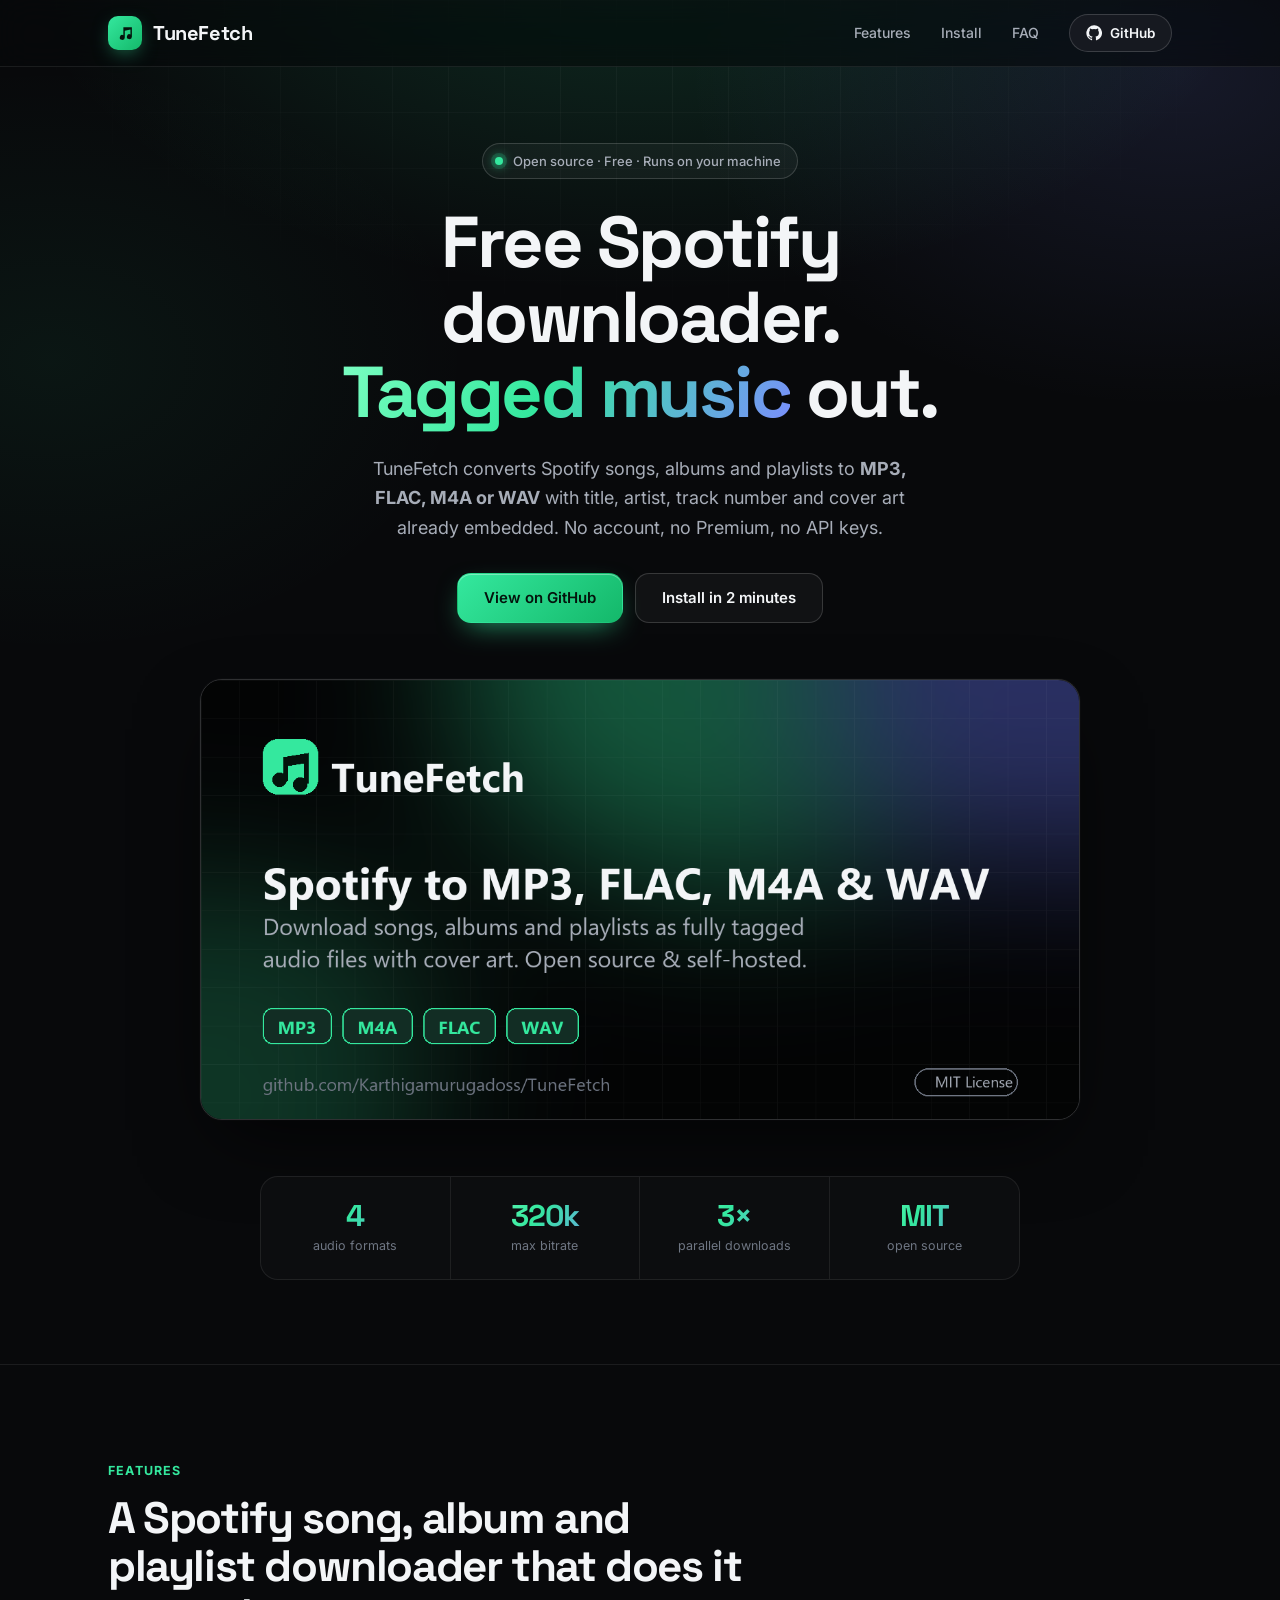
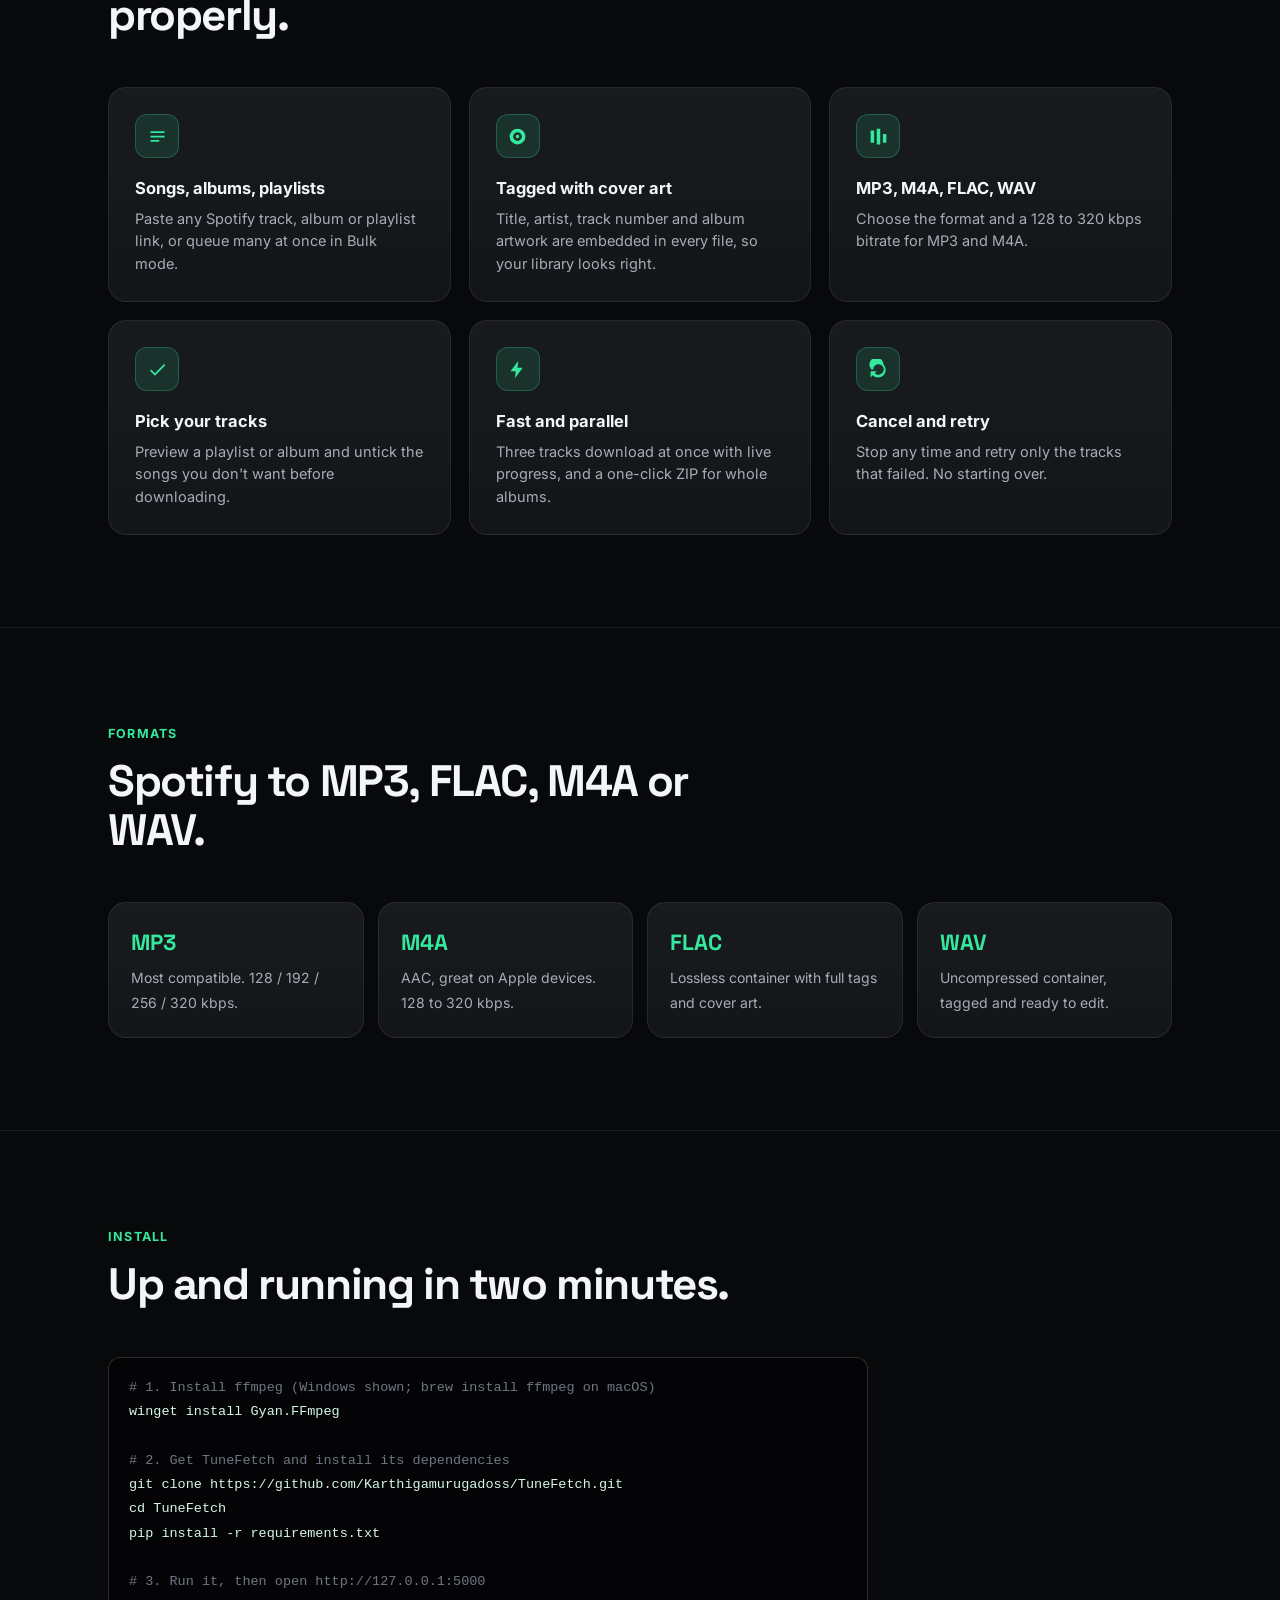
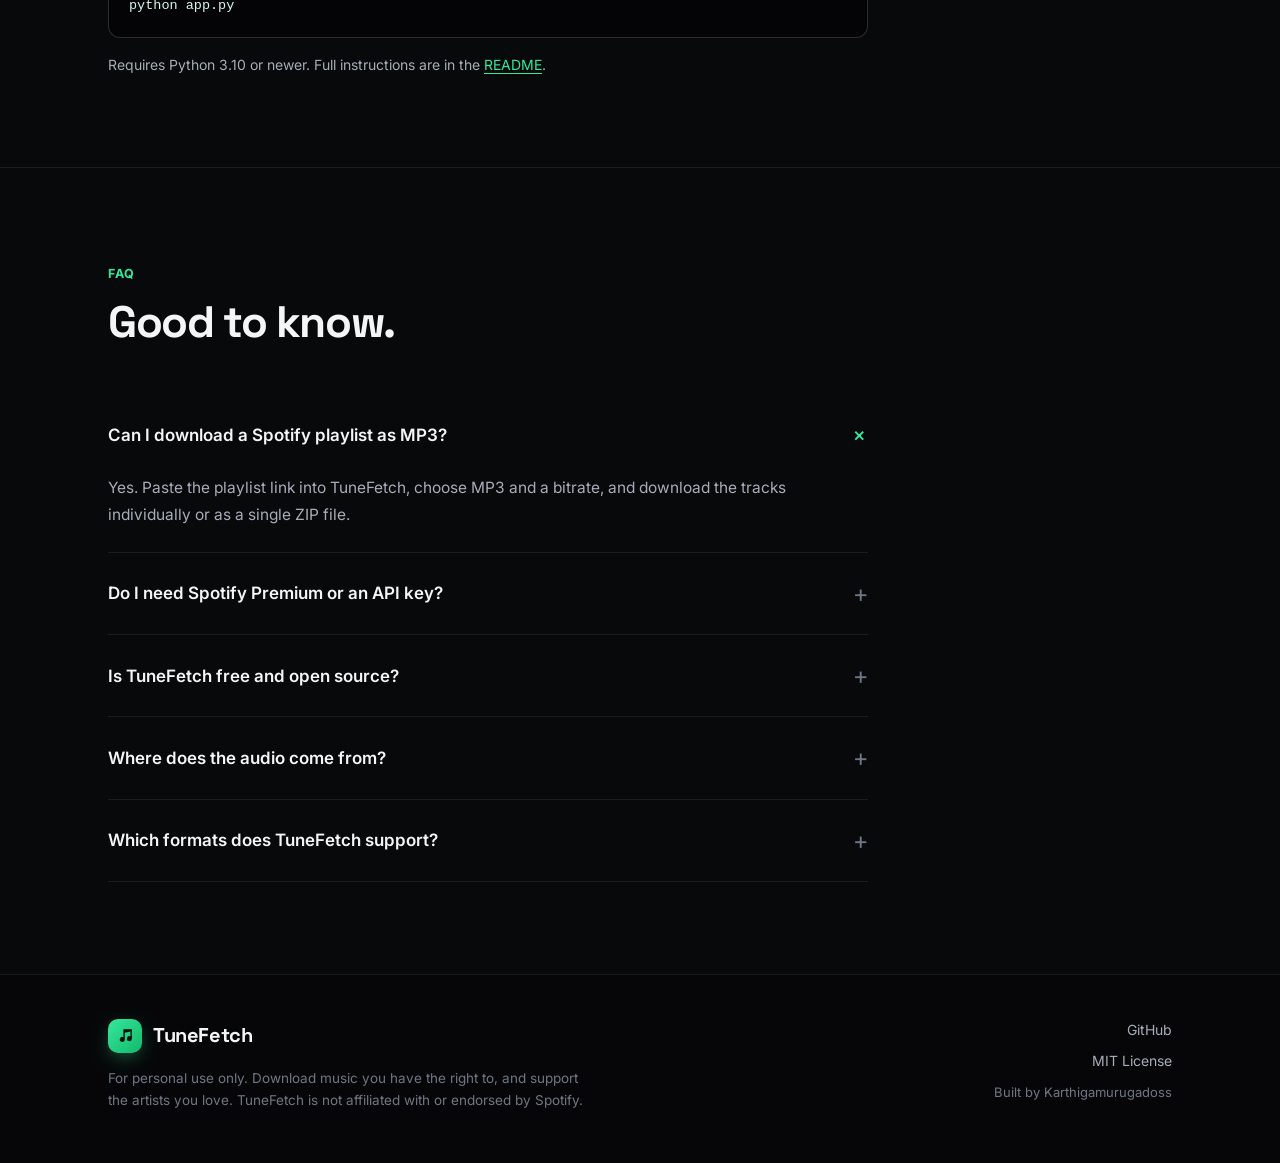
==== docs/index.html @ 34541049 "SEO: rewrite README, add GitHub Pages site, community files and social banner - Keyword-rich README " ====
<!DOCTYPE html>
<html lang="en">
<head>
    <meta charset="UTF-8">
    <meta name="viewport" content="width=device-width, initial-scale=1.0">
    <title>TuneFetch – Free Spotify Downloader: Spotify to MP3, FLAC, M4A &amp; WAV</title>
    <meta name="description" content="TuneFetch is a free, open-source Spotify downloader. Convert Spotify songs, albums and playlists to MP3, FLAC, M4A or WAV with title, artist and cover art tagged. Self-hosted, no account or API key needed.">
    <meta name="keywords" content="spotify downloader, spotify to mp3, spotify playlist downloader, spotify to flac, spotify album downloader, open source, self-hosted, flask, ffmpeg">
    <meta name="author" content="Karthigamurugadoss">
    <meta name="robots" content="index, follow, max-image-preview:large">
    <meta name="theme-color" content="#08090b">
    <meta name="color-scheme" content="dark">
    <link rel="canonical" href="https://karthigamurugadoss.github.io/TuneFetch/">

    <meta property="og:type" content="website">
    <meta property="og:site_name" content="TuneFetch">
    <meta property="og:title" content="TuneFetch – Free Spotify Downloader (Spotify to MP3, FLAC, M4A, WAV)">
    <meta property="og:description" content="Download Spotify songs, albums and playlists as tagged audio files with cover art. Free, open source and self-hosted.">
    <meta property="og:url" content="https://karthigamurugadoss.github.io/TuneFetch/">
    <meta property="og:image" content="https://karthigamurugadoss.github.io/TuneFetch/assets/social-preview.png">
    <meta property="og:image:width" content="1280">
    <meta property="og:image:height" content="640">
    <meta property="og:image:alt" content="TuneFetch: Spotify to MP3, FLAC, M4A and WAV downloader">
    <meta name="twitter:card" content="summary_large_image">
    <meta name="twitter:title" content="TuneFetch – Free Spotify Downloader">
    <meta name="twitter:description" content="Spotify songs, albums and playlists to MP3, FLAC, M4A or WAV with cover art. Open source and self-hosted.">
    <meta name="twitter:image" content="https://karthigamurugadoss.github.io/TuneFetch/assets/social-preview.png">

    <link rel="icon" href="data:image/svg+xml,%3Csvg xmlns='http://www.w3.org/2000/svg' viewBox='0 0 32 32'%3E%3Cdefs%3E%3ClinearGradient id='g' x1='0' y1='0' x2='1' y2='1'%3E%3Cstop offset='0' stop-color='%2334e89e'/%3E%3Cstop offset='1' stop-color='%2314b86a'/%3E%3C/linearGradient%3E%3C/defs%3E%3Crect width='32' height='32' rx='9' fill='url(%23g)'/%3E%3Cpath d='M12 8v11.2a3.2 3.2 0 1 0 2 2.9V13l7-1.6v5.8a3.2 3.2 0 1 0 2 2.9V8.2z' fill='%2308090b'/%3E%3C/svg%3E">
    <link rel="preconnect" href="https://fonts.googleapis.com">
    <link rel="preconnect" href="https://fonts.gstatic.com" crossorigin>
    <link href="https://fonts.googleapis.com/css2?family=Inter:wght@400;500;600;700&family=Space+Grotesk:wght@500;600;700&display=swap" rel="stylesheet">
    <link rel="stylesheet" href="style.css">

    <script type="application/ld+json">
    {
      "@context": "https://schema.org",
      "@type": "SoftwareApplication",
      "name": "TuneFetch",
      "alternateName": "TuneFetch Spotify Downloader",
      "description": "Free, open-source, self-hosted Spotify downloader that converts Spotify songs, albums and playlists to tagged MP3, FLAC, M4A or WAV files with cover art.",
      "applicationCategory": "MultimediaApplication",
      "operatingSystem": "Windows, macOS, Linux",
      "softwareVersion": "1.0",
      "license": "https://opensource.org/licenses/MIT",
      "url": "https://karthigamurugadoss.github.io/TuneFetch/",
      "downloadUrl": "https://github.com/Karthigamurugadoss/TuneFetch",
      "codeRepository": "https://github.com/Karthigamurugadoss/TuneFetch",
      "programmingLanguage": "Python",
      "image": "https://karthigamurugadoss.github.io/TuneFetch/assets/social-preview.png",
      "author": { "@type": "Person", "name": "Karthigamurugadoss", "url": "https://github.com/Karthigamurugadoss" },
      "offers": { "@type": "Offer", "price": "0", "priceCurrency": "USD" }
    }
    </script>
    <script type="application/ld+json">
    {
      "@context": "https://schema.org",
      "@type": "FAQPage",
      "mainEntity": [
        { "@type": "Question", "name": "Can I download a Spotify playlist as MP3?",
          "acceptedAnswer": { "@type": "Answer", "text": "Yes. Paste the playlist link into TuneFetch, choose MP3 and a bitrate, and download the tracks individually or as a single ZIP file." } },
        { "@type": "Question", "name": "Do I need Spotify Premium or an API key?",
          "acceptedAnswer": { "@type": "Answer", "text": "No. TuneFetch only reads the public information of a Spotify link. It does not log in to Spotify and needs no developer credentials." } },
        { "@type": "Question", "name": "Is TuneFetch free and open source?",
          "acceptedAnswer": { "@type": "Answer", "text": "Yes. TuneFetch is free and released under the MIT license. The source code is on GitHub." } },
        { "@type": "Question", "name": "Where does the audio come from?",
          "acceptedAnswer": { "@type": "Answer", "text": "TuneFetch reads track details from Spotify and finds the best matching audio on YouTube Music by title and duration. It does not download audio from Spotify itself." } },
        { "@type": "Question", "name": "Which formats does TuneFetch support?",
          "acceptedAnswer": { "@type": "Answer", "text": "MP3 and M4A at 128, 192, 256 or 320 kbps, plus FLAC and WAV. Title, artist, track number and cover art are embedded in every format." } }
      ]
    }
    </script>
</head>
<body>
<div class="bg-glow" aria-hidden="true"></div>

<header class="site-header">
    <div class="container header-inner">
        <a class="logo" href="#top" aria-label="TuneFetch home">
            <span class="logo-mark"><svg viewBox="0 0 24 24" aria-hidden="true"><path d="M9 3v11.3A3.5 3.5 0 1 0 11 17.5V8.2l8-1.8v6.9a3.5 3.5 0 1 0 2 3.2V3z"/></svg></span>
            <span>TuneFetch</span>
        </a>
        <nav class="main-nav" aria-label="Main">
            <a href="#features">Features</a>
            <a href="#install">Install</a>
            <a href="#faq">FAQ</a>
            <a class="nav-cta" href="https://github.com/Karthigamurugadoss/TuneFetch" target="_blank" rel="noopener">
                <svg viewBox="0 0 24 24" aria-hidden="true"><path d="M12 .5a11.5 11.5 0 0 0-3.64 22.41c.58.1.79-.25.79-.56v-2c-3.2.7-3.88-1.37-3.88-1.37-.52-1.33-1.28-1.69-1.28-1.69-1.04-.71.08-.7.08-.7 1.15.08 1.76 1.18 1.76 1.18 1.03 1.76 2.69 1.25 3.35.96.1-.74.4-1.25.73-1.54-2.55-.29-5.24-1.28-5.24-5.68 0-1.26.45-2.28 1.18-3.09-.12-.29-.51-1.46.11-3.05 0 0 .97-.31 3.17 1.18a11 11 0 0 1 5.77 0c2.2-1.49 3.17-1.18 3.17-1.18.62 1.59.23 2.76.11 3.05.74.81 1.18 1.83 1.18 3.09 0 4.41-2.69 5.38-5.25 5.67.41.36.78 1.06.78 2.14v3.17c0 .31.21.67.8.56A11.5 11.5 0 0 0 12 .5z"/></svg>
                GitHub
            </a>
        </nav>
    </div>
</header>

<main id="top">
    <section class="hero">
        <div class="container">
            <div class="hero-copy">
                <span class="pill"><i></i>Open source &middot; Free &middot; Runs on your machine</span>
                <h1>Free Spotify downloader.<br><span class="grad">Tagged music</span> out.</h1>
                <p class="lead">TuneFetch converts Spotify songs, albums and playlists to <strong>MP3, FLAC, M4A or WAV</strong> with title, artist, track number and cover art already embedded. No account, no Premium, no API keys.</p>
                <div class="hero-cta">
                    <a class="btn btn-primary" href="https://github.com/Karthigamurugadoss/TuneFetch" target="_blank" rel="noopener">View on GitHub</a>
                    <a class="btn btn-ghost" href="#install">Install in 2 minutes</a>
                </div>
            </div>

            <div class="hero-shot">
                <img src="assets/social-preview.png" width="1280" height="640" alt="TuneFetch Spotify downloader: Spotify to MP3, FLAC, M4A and WAV with cover art">
            </div>

            <div class="hero-stats">
                <div><b>4</b><span>audio formats</span></div>
                <div><b>320k</b><span>max bitrate</span></div>
                <div><b>3&times;</b><span>parallel downloads</span></div>
                <div><b>MIT</b><span>open source</span></div>
            </div>
        </div>
    </section>

    <section class="section-block" id="features">
        <div class="container">
            <div class="section-title">
                <span class="kicker">Features</span>
                <h2>A Spotify song, album and playlist downloader that does it properly.</h2>
            </div>
            <div class="feat-grid">
                <div class="feat"><div class="feat-icon"><svg viewBox="0 0 24 24" aria-hidden="true"><path d="M4 6h16v2H4zm0 5h16v2H4zm0 5h10v2H4z"/></svg></div><h3>Songs, albums, playlists</h3><p>Paste any Spotify track, album or playlist link, or queue many at once in Bulk mode.</p></div>
                <div class="feat"><div class="feat-icon"><svg viewBox="0 0 24 24" aria-hidden="true"><path d="M12 3a9 9 0 100 18 9 9 0 000-18zm0 4a5 5 0 110 10 5 5 0 010-10zm0 3a2 2 0 100 4 2 2 0 000-4z"/></svg></div><h3>Tagged with cover art</h3><p>Title, artist, track number and album artwork are embedded in every file, so your library looks right.</p></div>
                <div class="feat"><div class="feat-icon"><svg viewBox="0 0 24 24" aria-hidden="true"><path d="M3 5h4v14H3zm7-2h4v18h-4zm7 6h4v10h-4z"/></svg></div><h3>MP3, M4A, FLAC, WAV</h3><p>Choose the format and a 128 to 320 kbps bitrate for MP3 and M4A.</p></div>
                <div class="feat"><div class="feat-icon"><svg viewBox="0 0 24 24" aria-hidden="true"><path d="M9 16.17L4.83 12l-1.42 1.41L9 19 21 7l-1.41-1.41z"/></svg></div><h3>Pick your tracks</h3><p>Preview a playlist or album and untick the songs you don't want before downloading.</p></div>
                <div class="feat"><div class="feat-icon"><svg viewBox="0 0 24 24" aria-hidden="true"><path d="M13 2L4 14h6l-1 8 9-12h-6z"/></svg></div><h3>Fast and parallel</h3><p>Three tracks download at once with live progress, and a one-click ZIP for whole albums.</p></div>
                <div class="feat"><div class="feat-icon"><svg viewBox="0 0 24 24" aria-hidden="true"><path d="M17.65 6.35A8 8 0 104 12h2a6 6 0 111.76 4.24L10 14H3v7l2.35-2.35A8 8 0 1017.65 6.35z"/></svg></div><h3>Cancel and retry</h3><p>Stop any time and retry only the tracks that failed. No starting over.</p></div>
            </div>
        </div>
    </section>

    <section class="section-block" id="formats">
        <div class="container">
            <div class="section-title">
                <span class="kicker">Formats</span>
                <h2>Spotify to MP3, FLAC, M4A or WAV.</h2>
            </div>
            <div class="formats">
                <div class="fmt"><b>MP3</b><span>Most compatible. 128 / 192 / 256 / 320 kbps.</span></div>
                <div class="fmt"><b>M4A</b><span>AAC, great on Apple devices. 128 to 320 kbps.</span></div>
                <div class="fmt"><b>FLAC</b><span>Lossless container with full tags and cover art.</span></div>
                <div class="fmt"><b>WAV</b><span>Uncompressed container, tagged and ready to edit.</span></div>
            </div>
        </div>
    </section>

    <section class="section-block" id="install">
        <div class="container">
            <div class="section-title">
                <span class="kicker">Install</span>
                <h2>Up and running in two minutes.</h2>
            </div>
            <div class="install">
                <div class="code"><span class="c"># 1. Install ffmpeg (Windows shown; brew install ffmpeg on macOS)</span>
winget install Gyan.FFmpeg

<span class="c"># 2. Get TuneFetch and install its dependencies</span>
git clone https://github.com/Karthigamurugadoss/TuneFetch.git
cd TuneFetch
pip install -r requirements.txt

<span class="c"># 3. Run it, then open http://127.0.0.1:5000</span>
python app.py</div>
                <p class="note">Requires Python 3.10 or newer. Full instructions are in the <a href="https://github.com/Karthigamurugadoss/TuneFetch#installation" target="_blank" rel="noopener">README</a>.</p>
            </div>
        </div>
    </section>

    <section class="section-block" id="faq">
        <div class="container">
            <div class="section-title">
                <span class="kicker">FAQ</span>
                <h2>Good to know.</h2>
            </div>
            <div class="faq">
                <details open>
                    <summary>Can I download a Spotify playlist as MP3?</summary>
                    <p>Yes. Paste the playlist link into TuneFetch, choose MP3 and a bitrate, and download the tracks individually or as a single ZIP file.</p>
                </details>
                <details>
                    <summary>Do I need Spotify Premium or an API key?</summary>
                    <p>No. TuneFetch only reads the public information of a Spotify link. It does not log in to Spotify and needs no developer credentials.</p>
                </details>
                <details>
                    <summary>Is TuneFetch free and open source?</summary>
                    <p>Yes. It is free and released under the MIT license. The code is on <a href="https://github.com/Karthigamurugadoss/TuneFetch" target="_blank" rel="noopener">GitHub</a>.</p>
                </details>
                <details>
                    <summary>Where does the audio come from?</summary>
                    <p>TuneFetch reads track details from Spotify and finds the best matching audio on YouTube Music by title and duration. It does not download audio from Spotify itself.</p>
                </details>
                <details>
                    <summary>Which formats does TuneFetch support?</summary>
                    <p>MP3 and M4A at 128, 192, 256 or 320 kbps, plus FLAC and WAV. Title, artist, track number and cover art are embedded in every format.</p>
                </details>
            </div>
        </div>
    </section>
</main>

<footer class="site-footer">
    <div class="container footer-inner">
        <div>
            <a class="logo" href="#top"><span class="logo-mark"><svg viewBox="0 0 24 24" aria-hidden="true"><path d="M9 3v11.3A3.5 3.5 0 1 0 11 17.5V8.2l8-1.8v6.9a3.5 3.5 0 1 0 2 3.2V3z"/></svg></span><span>TuneFetch</span></a>
            <p>For personal use only. Download music you have the right to, and support the artists you love. TuneFetch is not affiliated with or endorsed by Spotify.</p>
        </div>
        <div class="footer-links">
            <a href="https://github.com/Karthigamurugadoss/TuneFetch" target="_blank" rel="noopener">GitHub</a>
            <a href="https://github.com/Karthigamurugadoss/TuneFetch/blob/main/LICENSE" target="_blank" rel="noopener">MIT License</a>
            <span>Built by Karthigamurugadoss</span>
        </div>
    </div>
</footer>
</body>
</html>
---- docs/style.css ----
/* ==========================================================================
   TuneFetch - stylesheet
   Modern dark theme. Tokens first, then base, layout, components, sections,
   responsive.
   ========================================================================== */

/* ---------- Design tokens ---------- */
:root {
    color-scheme: dark;

    --bg: #08090b;
    --surface: #101216;
    --surface-2: #161920;
    --raised: #1c2029;
    --line: rgba(255, 255, 255, .08);
    --line-strong: rgba(255, 255, 255, .16);

    --text: #f3f5f7;
    --text-soft: #a7adb8;
    --text-faint: #6f7683;

    --brand: #34e89e;
    --brand-2: #14b86a;
    --brand-ink: #04130c;
    --brand-soft: rgba(52, 232, 158, .12);
    --accent: #7c8cff;
    --danger: #ff6b6b;
    --danger-soft: rgba(255, 107, 107, .12);
    --warn: #f5c451;
    --warn-soft: rgba(245, 196, 81, .12);

    --grad: linear-gradient(135deg, #34e89e 0%, #14b86a 100%);
    --grad-text: linear-gradient(120deg, #7dffc3 0%, #34e89e 45%, #7c8cff 100%);

    --shadow-lg: 0 30px 80px -20px rgba(0, 0, 0, .75), 0 0 0 1px rgba(255, 255, 255, .02);
    --radius: 18px;
    --radius-sm: 12px;
    --display: 'Space Grotesk', 'Inter', system-ui, sans-serif;
    --sans: 'Inter', system-ui, -apple-system, 'Segoe UI', sans-serif;
    --mono: ui-monospace, 'SF Mono', Consolas, monospace;
}

/* ---------- Base ---------- */
*, *::before, *::after { box-sizing: border-box; margin: 0; padding: 0; }
html { scroll-behavior: smooth; scroll-padding-top: 90px; }
body { font-family: var(--sans); background: var(--bg); color: var(--text); line-height: 1.55; -webkit-font-smoothing: antialiased; overflow-x: hidden; }
a { color: inherit; text-decoration: none; }
button, input, select, textarea { font: inherit; color: inherit; }
ul { list-style: none; }
:focus-visible { outline: 2px solid var(--brand); outline-offset: 2px; }
::selection { background: rgba(52, 232, 158, .3); }
.container { width: 100%; max-width: 1120px; margin: 0 auto; padding: 0 28px; }
.visually-hidden { position: absolute !important; width: 1px; height: 1px; overflow: hidden; clip: rect(0 0 0 0); white-space: nowrap; }

/* Ambient background glow */
.bg-glow { position: fixed; inset: 0; z-index: -1; pointer-events: none;
    background:
        radial-gradient(900px 520px at 50% -8%, rgba(52, 232, 158, .17), transparent 70%),
        radial-gradient(700px 480px at 92% 8%, rgba(124, 140, 255, .12), transparent 70%),
        radial-gradient(600px 420px at 4% 40%, rgba(52, 232, 158, .06), transparent 70%),
        var(--bg); }
.bg-glow::after { content: ''; position: absolute; inset: 0; opacity: .5;
    background-image: linear-gradient(var(--line) 1px, transparent 1px), linear-gradient(90deg, var(--line) 1px, transparent 1px);
    background-size: 56px 56px;
    -webkit-mask-image: radial-gradient(ellipse 70% 50% at 50% 0%, #000 10%, transparent 75%);
    mask-image: radial-gradient(ellipse 70% 50% at 50% 0%, #000 10%, transparent 75%); }

/* ---------- Header ---------- */
.site-header { position: sticky; top: 0; z-index: 20; background: rgba(8, 9, 11, .62); backdrop-filter: saturate(1.5) blur(16px); -webkit-backdrop-filter: saturate(1.5) blur(16px); border-bottom: 1px solid var(--line); }
.header-inner { height: 66px; display: flex; align-items: center; justify-content: space-between; }
.logo { display: flex; align-items: center; gap: 11px; font-family: var(--display); font-size: 20px; font-weight: 700; letter-spacing: -.4px; }
.logo-mark { width: 34px; height: 34px; border-radius: 10px; background: var(--grad); display: grid; place-items: center; box-shadow: 0 6px 20px -6px rgba(52, 232, 158, .6); }
.logo-mark svg { width: 17px; height: 17px; fill: var(--brand-ink); }
.main-nav { display: flex; align-items: center; gap: 30px; font-size: 14px; font-weight: 500; color: var(--text-soft); }
.main-nav a { transition: color .15s; }
.main-nav a:hover { color: var(--text); }
.main-nav .nav-cta { display: inline-flex; align-items: center; gap: 8px; color: var(--text); background: var(--surface-2); border: 1px solid var(--line-strong); padding: 8px 16px; border-radius: 999px; font-size: 13.5px; font-weight: 600; transition: background .15s, border-color .15s, transform .15s; }
.main-nav .nav-cta svg { width: 16px; height: 16px; fill: currentColor; }
.main-nav .nav-cta:hover { background: var(--raised); border-color: rgba(255, 255, 255, .3); transform: translateY(-1px); }

/* ---------- Hero ---------- */
.hero { padding: 76px 0 84px; }
.hero-copy { text-align: center; max-width: 760px; margin: 0 auto 44px; }
.pill { display: inline-flex; align-items: center; gap: 10px; font-size: 13px; font-weight: 500; color: var(--text-soft); background: rgba(255, 255, 255, .04); border: 1px solid var(--line-strong); padding: 7px 16px 7px 12px; border-radius: 999px; margin-bottom: 26px; }
.pill i { width: 8px; height: 8px; border-radius: 50%; background: var(--brand); box-shadow: 0 0 0 4px rgba(52, 232, 158, .18), 0 0 12px var(--brand); }
.hero h1 { font-family: var(--display); font-weight: 700; font-size: clamp(40px, 6.4vw, 72px); line-height: 1.04; letter-spacing: -2.5px; }
.grad { background: var(--grad-text); -webkit-background-clip: text; background-clip: text; color: transparent; }
.hero .lead { margin: 24px auto 0; font-size: 18px; line-height: 1.65; color: var(--text-soft); max-width: 560px; }

.hero-stats { display: grid; grid-template-columns: repeat(4, 1fr); max-width: 760px; margin: 56px auto 0; border: 1px solid var(--line); border-radius: var(--radius); background: rgba(255, 255, 255, .02); }
.hero-stats div { padding: 22px 12px; text-align: center; border-right: 1px solid var(--line); }
.hero-stats div:last-child { border-right: none; }
.hero-stats b { display: block; font-family: var(--display); font-size: 30px; font-weight: 700; letter-spacing: -1px; line-height: 1.1; background: var(--grad-text); -webkit-background-clip: text; background-clip: text; color: transparent; }
.hero-stats span { font-size: 12.5px; color: var(--text-faint); }

/* ---------- Tool card ---------- */
#tool { max-width: 680px; margin: 0 auto; }
.tool { position: relative; background: linear-gradient(180deg, rgba(255, 255, 255, .045), rgba(255, 255, 255, .015)), var(--surface); border: 1px solid var(--line-strong); border-radius: 24px; box-shadow: var(--shadow-lg); overflow: hidden; }
.tool::before { content: ''; position: absolute; inset: 0 0 auto 0; height: 1px; background: linear-gradient(90deg, transparent, rgba(52, 232, 158, .7), transparent); }
.tabs { display: grid; grid-template-columns: 1fr 1fr; padding: 5px; margin: 20px 22px 0; background: rgba(0, 0, 0, .35); border: 1px solid var(--line); border-radius: 999px; }
.tab { padding: 10px; border: none; background: transparent; border-radius: 999px; font-size: 14px; font-weight: 600; color: var(--text-soft); cursor: pointer; transition: all .2s; }
.tab:hover { color: var(--text); }
.tab.active { background: var(--raised); color: var(--text); box-shadow: 0 1px 0 rgba(255, 255, 255, .08) inset, 0 4px 14px rgba(0, 0, 0, .4); }
.tool-body { padding: 24px 26px 28px; }
.tool-head { display: flex; justify-content: space-between; align-items: center; margin-bottom: 10px; min-height: 26px; }

.field-label { display: block; font-size: 13px; font-weight: 600; color: var(--text-soft); margin-bottom: 8px; }
.tool-head .field-label { margin: 0; }
.input-wrap { position: relative; }
.input-icon { position: absolute; left: 16px; top: 50%; transform: translateY(-50%); width: 19px; height: 19px; fill: var(--text-faint); pointer-events: none; transition: fill .2s; }
.input-wrap:focus-within .input-icon { fill: var(--brand); }
input[type=text], textarea, select {
    width: 100%; background: rgba(0, 0, 0, .35); border: 1px solid var(--line-strong); border-radius: var(--radius-sm);
    font-size: 15px; outline: none; transition: border-color .2s, box-shadow .2s, background .2s;
}
input[type=text] { padding: 15px 46px 15px 46px; }
textarea { padding: 14px 16px; min-height: 140px; resize: vertical; line-height: 1.75; font-size: 14px; }
::placeholder { color: var(--text-faint); }
input[type=text]:focus, textarea:focus, select:focus { border-color: var(--brand); box-shadow: 0 0 0 4px rgba(52, 232, 158, .14); background: rgba(0, 0, 0, .5); }
.clear-btn { position: absolute; right: 12px; top: 50%; transform: translateY(-50%); width: 26px; height: 26px; border-radius: 50%; border: none; background: var(--raised); color: var(--text-soft); font-size: 16px; cursor: pointer; display: none; align-items: center; justify-content: center; }
.clear-btn:hover { background: var(--line-strong); color: var(--text); }
.hint { font-size: 13px; color: var(--text-faint); margin-top: 9px; min-height: 20px; }
.hint b { color: var(--brand); font-weight: 700; }
.hint .err { color: var(--danger); font-weight: 500; }
.hint .ok { color: var(--brand); font-weight: 500; }

.options { display: grid; grid-template-columns: 1.35fr 1fr; gap: 16px; margin: 14px 0 24px; align-items: end; }
.seg { display: grid; grid-template-columns: repeat(4, 1fr); gap: 4px; padding: 4px; background: rgba(0, 0, 0, .35); border: 1px solid var(--line-strong); border-radius: var(--radius-sm); }
.seg-btn { height: 40px; border: none; border-radius: 9px; background: transparent; font-size: 13.5px; font-weight: 600; color: var(--text-soft); cursor: pointer; transition: all .15s; }
.seg-btn:hover { color: var(--text); background: rgba(255, 255, 255, .05); }
.seg-btn.active { background: var(--brand-soft); color: var(--brand); box-shadow: inset 0 0 0 1px rgba(52, 232, 158, .45); }
select { height: 50px; padding: 0 38px 0 14px; font-size: 14.5px; font-weight: 500; appearance: none; cursor: pointer;
    background-image: url("data:image/svg+xml,%3Csvg xmlns='http://www.w3.org/2000/svg' width='12' height='7'%3E%3Cpath d='M1 1l5 5 5-5' stroke='%236f7683' fill='none' stroke-width='1.8' stroke-linecap='round'/%3E%3C/svg%3E");
    background-repeat: no-repeat; background-position: right 14px center; }
select option { background: var(--surface-2); color: var(--text); }
select:disabled { opacity: .4; cursor: not-allowed; }
.seg-btn:disabled { opacity: .5; cursor: not-allowed; }

/* ---------- Buttons ---------- */
.btn-row { display: grid; grid-template-columns: 1fr 1.7fr; gap: 12px; }
.btn { height: 52px; border: 1px solid transparent; border-radius: 14px; font-size: 15px; font-weight: 600; cursor: pointer; display: inline-flex; align-items: center; justify-content: center; gap: 9px; padding: 0 22px; transition: transform .15s, background .2s, box-shadow .2s, border-color .2s, filter .2s; }
.btn svg { width: 18px; height: 18px; fill: currentColor; }
.btn:hover:not(:disabled) { transform: translateY(-1px); }
.btn:active:not(:disabled) { transform: translateY(0); }
.btn:disabled { opacity: .55; cursor: not-allowed; }
.btn-primary { background: var(--grad); color: var(--brand-ink); box-shadow: 0 10px 28px -10px rgba(52, 232, 158, .7), inset 0 1px 0 rgba(255, 255, 255, .35); }
.btn-primary:hover:not(:disabled) { filter: brightness(1.07); box-shadow: 0 14px 34px -10px rgba(52, 232, 158, .85), inset 0 1px 0 rgba(255, 255, 255, .35); }
.btn-ghost { background: rgba(255, 255, 255, .04); color: var(--text); border-color: var(--line-strong); }
.btn-ghost:hover:not(:disabled) { background: rgba(255, 255, 255, .08); border-color: rgba(255, 255, 255, .3); }
.btn-danger { background: transparent; color: var(--danger); border-color: rgba(255, 107, 107, .4); }
.btn-danger:hover:not(:disabled) { background: var(--danger-soft); }
.btn-sm { height: 40px; font-size: 13.5px; padding: 0 18px; border-radius: 11px; }
.spin { width: 16px; height: 16px; border: 2px solid currentColor; border-right-color: transparent; border-radius: 50%; animation: spin .7s linear infinite; opacity: .8; }
@keyframes spin { to { transform: rotate(360deg); } }

.alert { display: none; margin-top: 18px; padding: 13px 16px; border-radius: var(--radius-sm); font-size: 14px; line-height: 1.5; background: var(--warn-soft); color: var(--warn); border: 1px solid rgba(245, 196, 81, .25); }
.alert code { font-family: var(--mono); font-size: 12.5px; background: rgba(255, 255, 255, .08); padding: 1px 6px; border-radius: 5px; }

.trust { display: flex; justify-content: center; flex-wrap: wrap; gap: 8px 26px; margin-top: 22px; font-size: 13px; color: var(--text-faint); }
.trust li { display: flex; align-items: center; gap: 7px; }
.trust svg { width: 16px; height: 16px; fill: var(--brand); }

/* ---------- Tags ---------- */
.tag { display: inline-block; font-size: 11px; font-weight: 700; letter-spacing: .7px; text-transform: uppercase; padding: 4px 10px; border-radius: 999px; background: var(--brand-soft); color: var(--brand); border: 1px solid rgba(52, 232, 158, .25); }
.tag.purple { background: rgba(124, 140, 255, .13); color: #aab4ff; border-color: rgba(124, 140, 255, .3); }
.tag.warn { background: var(--warn-soft); color: var(--warn); border-color: rgba(245, 196, 81, .3); }
.tag.muted { background: rgba(255, 255, 255, .05); color: var(--text-soft); border-color: var(--line); }
.tag[hidden] { display: none; }

/* ---------- Results ---------- */
.section { display: none; margin-top: 22px; animation: rise .45s cubic-bezier(.2, .8, .2, 1); }
@keyframes rise { from { opacity: 0; transform: translateY(14px); } to { opacity: 1; transform: none; } }
.card { background: linear-gradient(180deg, rgba(255, 255, 255, .04), rgba(255, 255, 255, .012)), var(--surface); border: 1px solid var(--line-strong); border-radius: 20px; padding: 22px; box-shadow: var(--shadow-lg); }

.preview { display: flex; gap: 18px; align-items: center; }
.thumb { width: 92px; height: 92px; border-radius: 14px; object-fit: cover; background: var(--raised); flex-shrink: 0; box-shadow: 0 14px 34px -8px rgba(0, 0, 0, .8), 0 0 0 1px var(--line); }
.thumb.hidden { display: none; }
.preview-text { min-width: 0; flex: 1; }
.preview-title { font-family: var(--display); font-size: 23px; font-weight: 700; letter-spacing: -.5px; line-height: 1.2; overflow: hidden; text-overflow: ellipsis; white-space: nowrap; }
.preview-sub { font-size: 14px; color: var(--text-soft); margin-top: 4px; overflow: hidden; text-overflow: ellipsis; white-space: nowrap; }
.preview-tags { display: flex; gap: 8px; margin-top: 12px; flex-wrap: wrap; }
.embed { margin-top: 18px; border-radius: 14px; overflow: hidden; }
.embed iframe { width: 100%; border: none; display: block; color-scheme: normal; }

.picker-head { display: flex; align-items: center; justify-content: space-between; margin: 22px 0 10px; font-size: 13.5px; color: var(--text-soft); }
.picker-head label { display: flex; align-items: center; gap: 10px; cursor: pointer; font-weight: 500; }
.picker-head b { color: var(--brand); font-weight: 700; }
.track-list { max-height: 360px; overflow-y: auto; border: 1px solid var(--line); border-radius: var(--radius-sm); background: rgba(0, 0, 0, .25); }
.track-list::-webkit-scrollbar, .file-list::-webkit-scrollbar { width: 8px; }
.track-list::-webkit-scrollbar-thumb, .file-list::-webkit-scrollbar-thumb { background: var(--line-strong); border-radius: 8px; }
.track-row { display: flex; align-items: center; gap: 12px; padding: 11px 14px; border-bottom: 1px solid var(--line); font-size: 14px; transition: background .15s; }
.track-row:last-child { border-bottom: none; }
.track-row:hover { background: rgba(255, 255, 255, .04); }
.track-row .num { width: 24px; flex-shrink: 0; color: var(--text-faint); font-size: 12px; text-align: right; font-variant-numeric: tabular-nums; }
.track-row .meta { flex: 1; min-width: 0; }
.track-row .t { overflow: hidden; text-overflow: ellipsis; white-space: nowrap; font-weight: 600; }
.track-row .a { color: var(--text-soft); font-size: 12.5px; overflow: hidden; text-overflow: ellipsis; white-space: nowrap; margin-top: 1px; }
.track-row .dur { font-size: 12px; color: var(--text-faint); flex-shrink: 0; font-variant-numeric: tabular-nums; }

input[type=checkbox] { appearance: none; width: 18px; height: 18px; border: 1.8px solid var(--line-strong); border-radius: 6px; background: rgba(0, 0, 0, .35); cursor: pointer; flex-shrink: 0; display: grid; place-items: center; transition: all .15s; }
input[type=checkbox]:checked { background: var(--brand); border-color: var(--brand); }
input[type=checkbox]:checked::after { content: ''; width: 4px; height: 8px; border: solid var(--brand-ink); border-width: 0 2px 2px 0; transform: rotate(45deg) translate(-1px, -1px); }

.open-link { display: flex; align-items: center; justify-content: center; gap: 8px; margin-top: 18px; padding: 12px; border-radius: var(--radius-sm); border: 1px dashed var(--line-strong); color: var(--text-soft); font-size: 13.5px; font-weight: 500; transition: all .2s; }
.open-link:hover { color: var(--brand); border-color: var(--brand); background: var(--brand-soft); }
.open-link svg { width: 15px; height: 15px; fill: currentColor; }

/* ---------- Progress ---------- */
.dl-head { display: flex; align-items: center; gap: 14px; margin-bottom: 18px; }
.dl-head .grow { flex: 1; min-width: 0; }
.dl-icon { width: 46px; height: 46px; border-radius: 14px; background: var(--brand-soft); border: 1px solid rgba(52, 232, 158, .25); display: grid; place-items: center; flex-shrink: 0; }
.dl-icon svg { width: 22px; height: 22px; fill: var(--brand); }
.dl-icon.error { background: var(--danger-soft); border-color: rgba(255, 107, 107, .3); }
.dl-icon.error svg { fill: var(--danger); }
.dl-icon .ring { width: 20px; height: 20px; border: 2.5px solid var(--line-strong); border-top-color: var(--brand); border-radius: 50%; animation: spin .8s linear infinite; }
.dl-title { font-family: var(--display); font-size: 19px; font-weight: 700; letter-spacing: -.3px; line-height: 1.25; overflow: hidden; text-overflow: ellipsis; white-space: nowrap; }
.dl-sub { font-size: 13px; color: var(--text-soft); margin-top: 2px; }
.bar-wrap { display: flex; align-items: center; gap: 14px; margin-bottom: 18px; }
.bar { flex: 1; height: 8px; background: rgba(255, 255, 255, .07); border-radius: 999px; overflow: hidden; }
.bar-fill { height: 100%; width: 0; background: var(--grad); border-radius: 999px; transition: width .5s ease; box-shadow: 0 0 14px rgba(52, 232, 158, .6); }
.bar-fill.fail { background: var(--danger); box-shadow: none; }
.bar-count { font-size: 13px; font-weight: 600; color: var(--text-soft); min-width: 64px; text-align: right; font-variant-numeric: tabular-nums; }

.file-list { max-height: 400px; overflow-y: auto; }
.file-item { display: flex; align-items: center; gap: 12px; padding: 11px 14px; border-radius: var(--radius-sm); background: rgba(0, 0, 0, .28); border: 1px solid var(--line); margin-bottom: 8px; }
.file-item .num { width: 22px; color: var(--text-faint); font-size: 12px; text-align: center; flex-shrink: 0; font-variant-numeric: tabular-nums; }
.file-item .meta { flex: 1; min-width: 0; }
.file-item .t { font-size: 14px; font-weight: 600; overflow: hidden; text-overflow: ellipsis; white-space: nowrap; }
.file-item .s { font-size: 12.5px; color: var(--text-faint); margin-top: 2px; overflow: hidden; text-overflow: ellipsis; white-space: nowrap; }
.file-item .s.failed { color: var(--danger); }
.file-item .s.done { color: var(--brand); font-weight: 500; }
.mini-bar { height: 3px; border-radius: 3px; background: rgba(255, 255, 255, .08); margin-top: 8px; overflow: hidden; }
.mini-bar i { display: block; height: 100%; background: var(--grad); transition: width .4s; }
.icon-btn { width: 34px; height: 34px; border-radius: 10px; border: 1px solid var(--line-strong); background: rgba(255, 255, 255, .05); color: var(--text); cursor: pointer; display: grid; place-items: center; flex-shrink: 0; transition: all .15s; }
.icon-btn:hover { background: var(--brand); color: var(--brand-ink); border-color: var(--brand); }
.icon-btn svg { width: 16px; height: 16px; fill: currentColor; }
.status-dot { width: 9px; height: 9px; border-radius: 50%; background: var(--line-strong); flex-shrink: 0; margin-right: 12px; }
.status-dot.active { background: var(--warn); box-shadow: 0 0 10px var(--warn); animation: pulse 1.2s infinite; }
.status-dot.failed { background: var(--danger); }
@keyframes pulse { 50% { opacity: .35; } }
.actions { display: flex; gap: 10px; margin-top: 16px; flex-wrap: wrap; }
.actions .btn { flex: 1; min-width: 150px; }

/* ---------- Content sections ---------- */
.section-block { padding: 92px 0; border-top: 1px solid var(--line); }
.section-title { max-width: 640px; margin-bottom: 48px; }
.kicker { display: inline-block; font-size: 12.5px; font-weight: 700; letter-spacing: 1.2px; text-transform: uppercase; color: var(--brand); margin-bottom: 14px; }
.section-title h2 { font-family: var(--display); font-weight: 700; font-size: clamp(30px, 4vw, 44px); line-height: 1.1; letter-spacing: -1.4px; }

.steps { display: grid; grid-template-columns: repeat(3, 1fr); gap: 18px; counter-reset: step; }
.step { position: relative; background: linear-gradient(180deg, rgba(255, 255, 255, .035), rgba(255, 255, 255, .01)), var(--surface); border: 1px solid var(--line); border-radius: var(--radius); padding: 28px 26px; }
.step::before { counter-increment: step; content: counter(step); width: 38px; height: 38px; border-radius: 11px; background: var(--brand-soft); border: 1px solid rgba(52, 232, 158, .3); color: var(--brand); font-family: var(--display); font-size: 17px; font-weight: 700; display: grid; place-items: center; margin-bottom: 20px; }
.step h3 { font-size: 18px; font-weight: 700; letter-spacing: -.2px; margin-bottom: 8px; }
.step p { font-size: 15px; color: var(--text-soft); }

.feat-grid { display: grid; grid-template-columns: repeat(3, 1fr); gap: 18px; }
.feat { background: linear-gradient(180deg, rgba(255, 255, 255, .035), rgba(255, 255, 255, .01)), var(--surface); border: 1px solid var(--line); border-radius: var(--radius); padding: 26px; transition: transform .2s, border-color .2s, box-shadow .2s; }
.feat:hover { transform: translateY(-3px); border-color: rgba(52, 232, 158, .35); box-shadow: 0 20px 44px -22px rgba(52, 232, 158, .35); }
.feat-icon { width: 44px; height: 44px; border-radius: 12px; background: var(--brand-soft); border: 1px solid rgba(52, 232, 158, .25); display: grid; place-items: center; margin-bottom: 18px; }
.feat-icon svg { width: 21px; height: 21px; fill: var(--brand); }
.feat h3 { font-size: 16.5px; font-weight: 700; margin-bottom: 6px; }
.feat p { font-size: 14.5px; color: var(--text-soft); }

.faq { max-width: 760px; }
.faq details { border-bottom: 1px solid var(--line); }
.faq summary { list-style: none; cursor: pointer; padding: 22px 0; display: flex; justify-content: space-between; align-items: center; gap: 20px; font-size: 17px; font-weight: 600; transition: color .15s; }
.faq summary:hover { color: var(--brand); }
.faq summary::-webkit-details-marker { display: none; }
.faq summary::after { content: '+'; font-size: 24px; font-weight: 400; color: var(--text-faint); transition: transform .2s; }
.faq details[open] summary::after { transform: rotate(45deg); color: var(--brand); }
.faq details p { padding: 0 40px 24px 0; color: var(--text-soft); font-size: 15.5px; line-height: 1.7; }
.faq p a { color: var(--brand); text-decoration: underline; text-underline-offset: 3px; }
.faq code { font-family: var(--mono); font-size: 13px; background: rgba(255, 255, 255, .07); padding: 2px 7px; border-radius: 5px; }

/* ---------- Footer ---------- */
.site-footer { border-top: 1px solid var(--line); padding: 44px 0 52px; background: rgba(0, 0, 0, .25); }
.footer-inner { display: flex; justify-content: space-between; align-items: flex-start; gap: 32px; flex-wrap: wrap; }
.site-footer p { font-size: 13.5px; color: var(--text-faint); max-width: 480px; line-height: 1.65; margin-top: 14px; }
.footer-links { display: flex; flex-direction: column; gap: 10px; align-items: flex-end; font-size: 14px; color: var(--text-soft); }
.footer-links a:hover { color: var(--brand); }
.footer-links span { color: var(--text-faint); font-size: 13px; }

/* ---------- Responsive ---------- */
@media (max-width: 960px) {
    .hero { padding: 52px 0 64px; }
    .steps, .feat-grid { grid-template-columns: 1fr 1fr; }
    .section-block { padding: 68px 0; }
}
@media (max-width: 620px) {
    .container { padding: 0 18px; }
    .main-nav a:not(.nav-cta) { display: none; }
    .hero h1 { letter-spacing: -1.6px; }
    .hero .lead { font-size: 16.5px; }
    .tool-body { padding: 20px 18px 24px; }
    .options, .btn-row, .steps, .feat-grid { grid-template-columns: 1fr; }
    .hero-stats { grid-template-columns: 1fr 1fr; }
    .hero-stats div:nth-child(2) { border-right: none; }
    .hero-stats div:nth-child(-n+2) { border-bottom: 1px solid var(--line); }
    .preview { flex-direction: column; text-align: center; }
    .preview-tags { justify-content: center; }
    .preview-text { width: 100%; }
    .dl-head { flex-wrap: wrap; }
    .footer-links { align-items: flex-start; }
}
@media (prefers-reduced-motion: reduce) { * { animation: none !important; transition: none !important; } html { scroll-behavior: auto; } }

/* ---------- Landing page additions ---------- */
.hero-cta { display: flex; justify-content: center; gap: 12px; flex-wrap: wrap; margin-top: 30px; }
.hero-cta .btn { height: 50px; padding: 0 26px; }
.hero-shot { max-width: 880px; margin: 56px auto 0; border-radius: 22px; overflow: hidden; border: 1px solid var(--line-strong); box-shadow: var(--shadow-lg); }
.hero-shot img { display: block; width: 100%; height: auto; }
.install { max-width: 760px; }
.code { position: relative; background: rgba(0, 0, 0, .45); border: 1px solid var(--line-strong); border-radius: var(--radius-sm); padding: 18px 20px; font-family: var(--mono); font-size: 13.5px; line-height: 1.8; color: #d5f7e7; overflow-x: auto; white-space: pre; margin-bottom: 16px; }
.code .c { color: var(--text-faint); }
.note { font-size: 14px; color: var(--text-soft); margin-top: 6px; }
.note a, .faq p a { color: var(--brand); text-decoration: underline; text-underline-offset: 3px; }
.btn { text-decoration: none; }
.formats { display: grid; grid-template-columns: repeat(4, 1fr); gap: 14px; }
.fmt { background: linear-gradient(180deg, rgba(255,255,255,.035), rgba(255,255,255,.01)), var(--surface); border: 1px solid var(--line); border-radius: var(--radius); padding: 22px; }
.fmt b { display: block; font-family: var(--display); font-size: 22px; color: var(--brand); margin-bottom: 6px; }
.fmt span { font-size: 14px; color: var(--text-soft); }
@media (max-width: 960px) { .formats { grid-template-columns: 1fr 1fr; } }
@media (max-width: 620px) { .formats { grid-template-columns: 1fr; } }
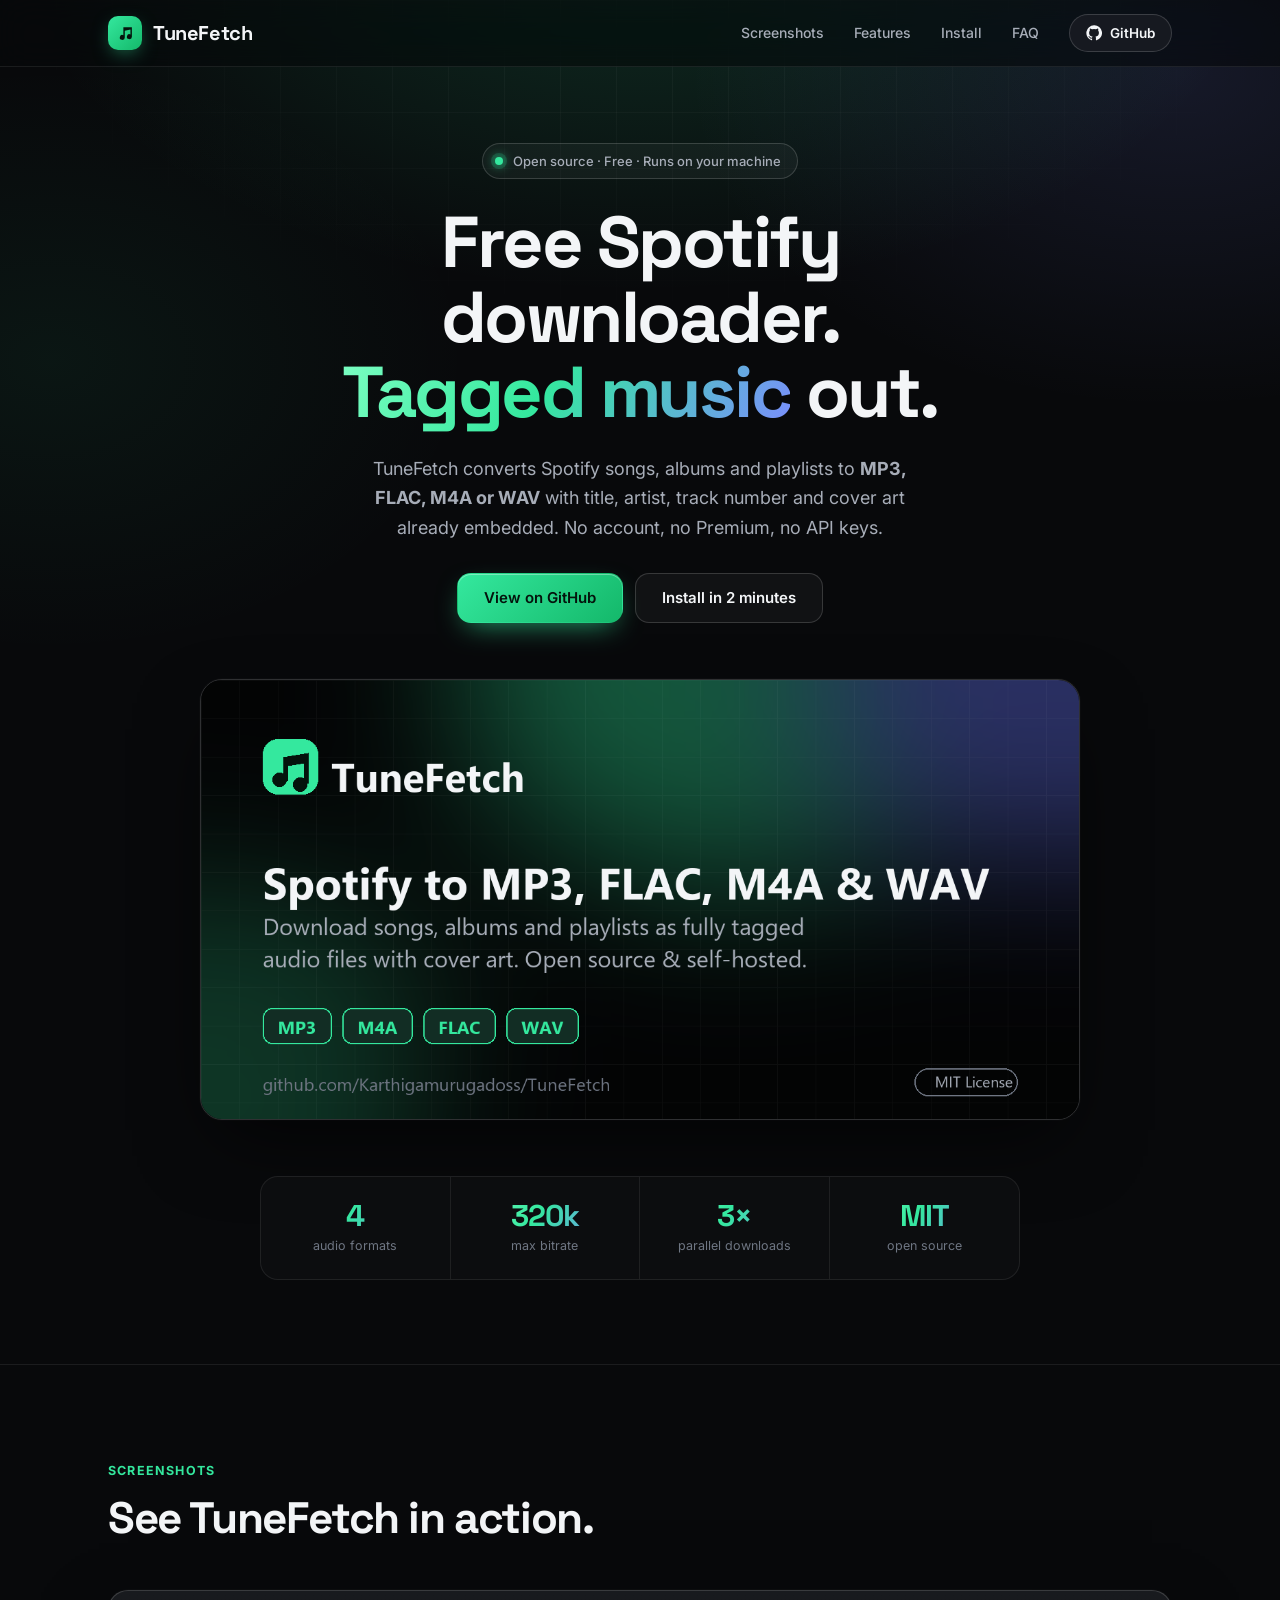
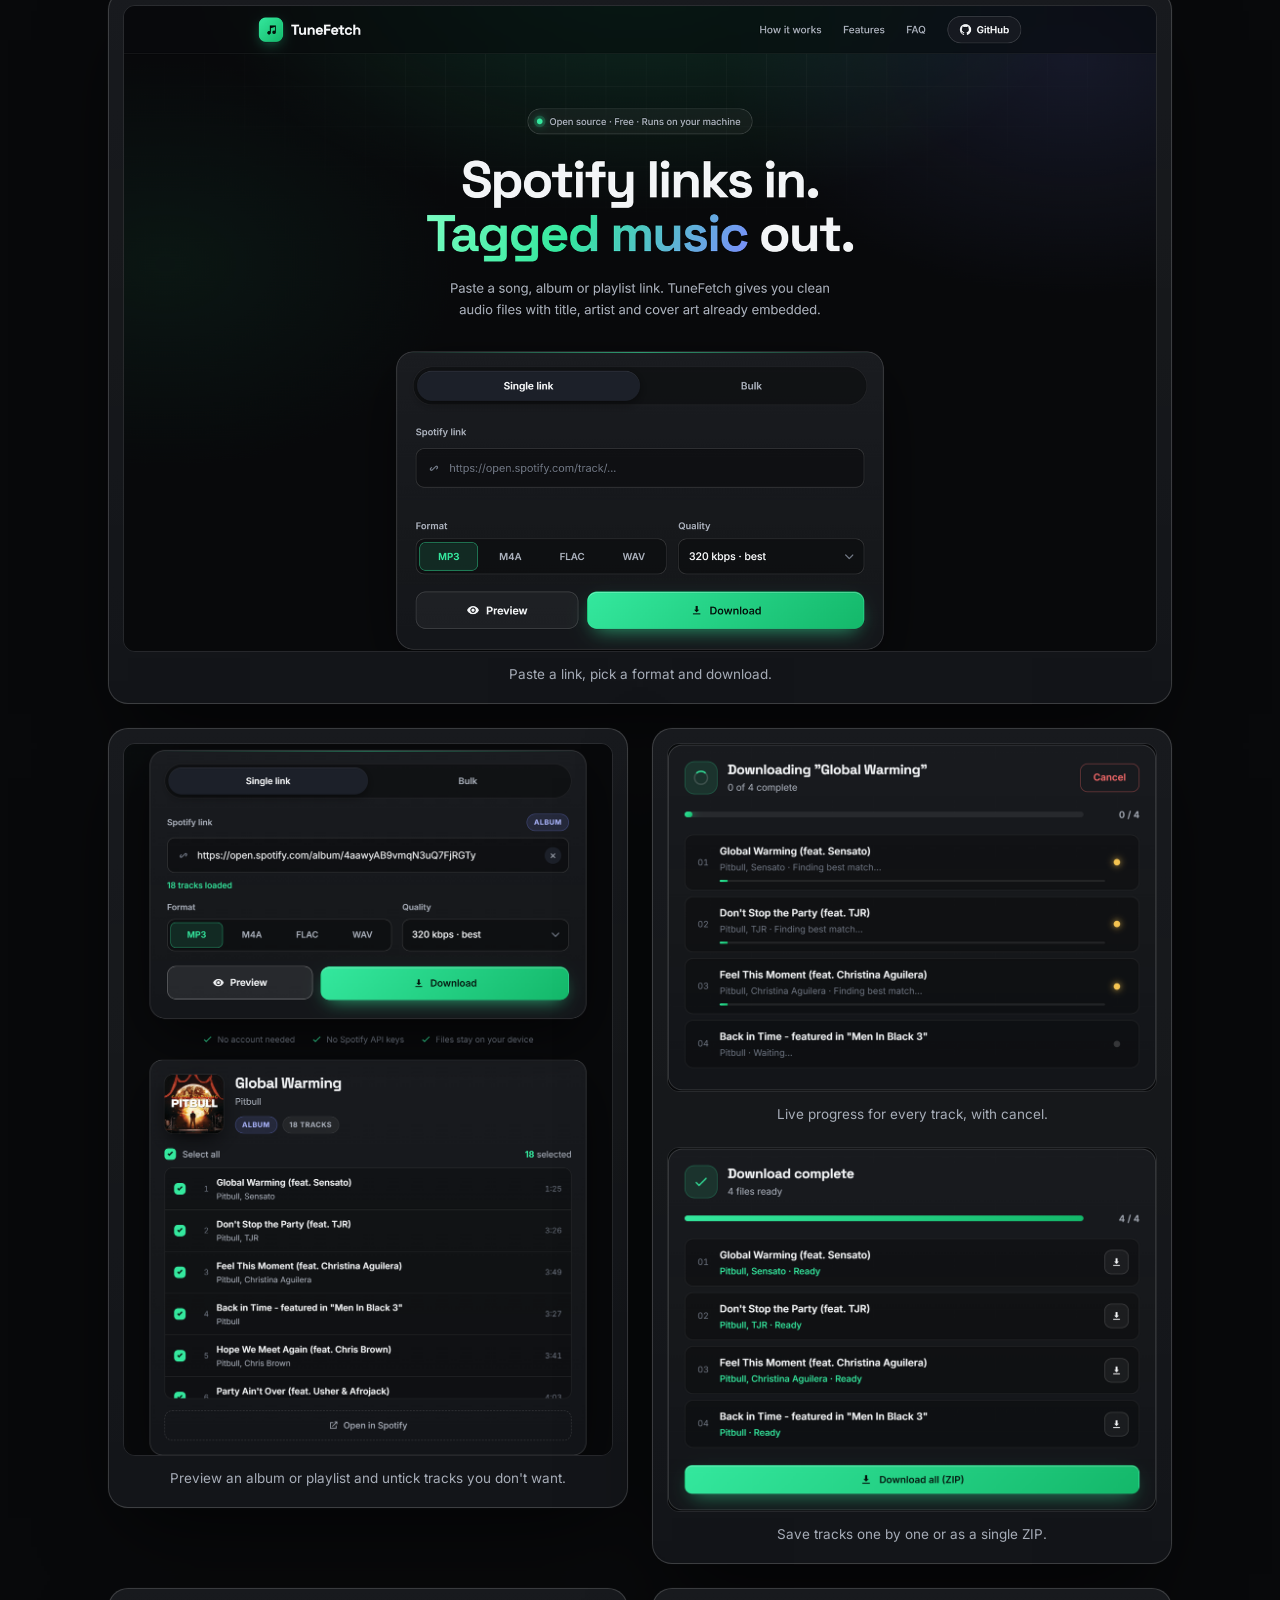
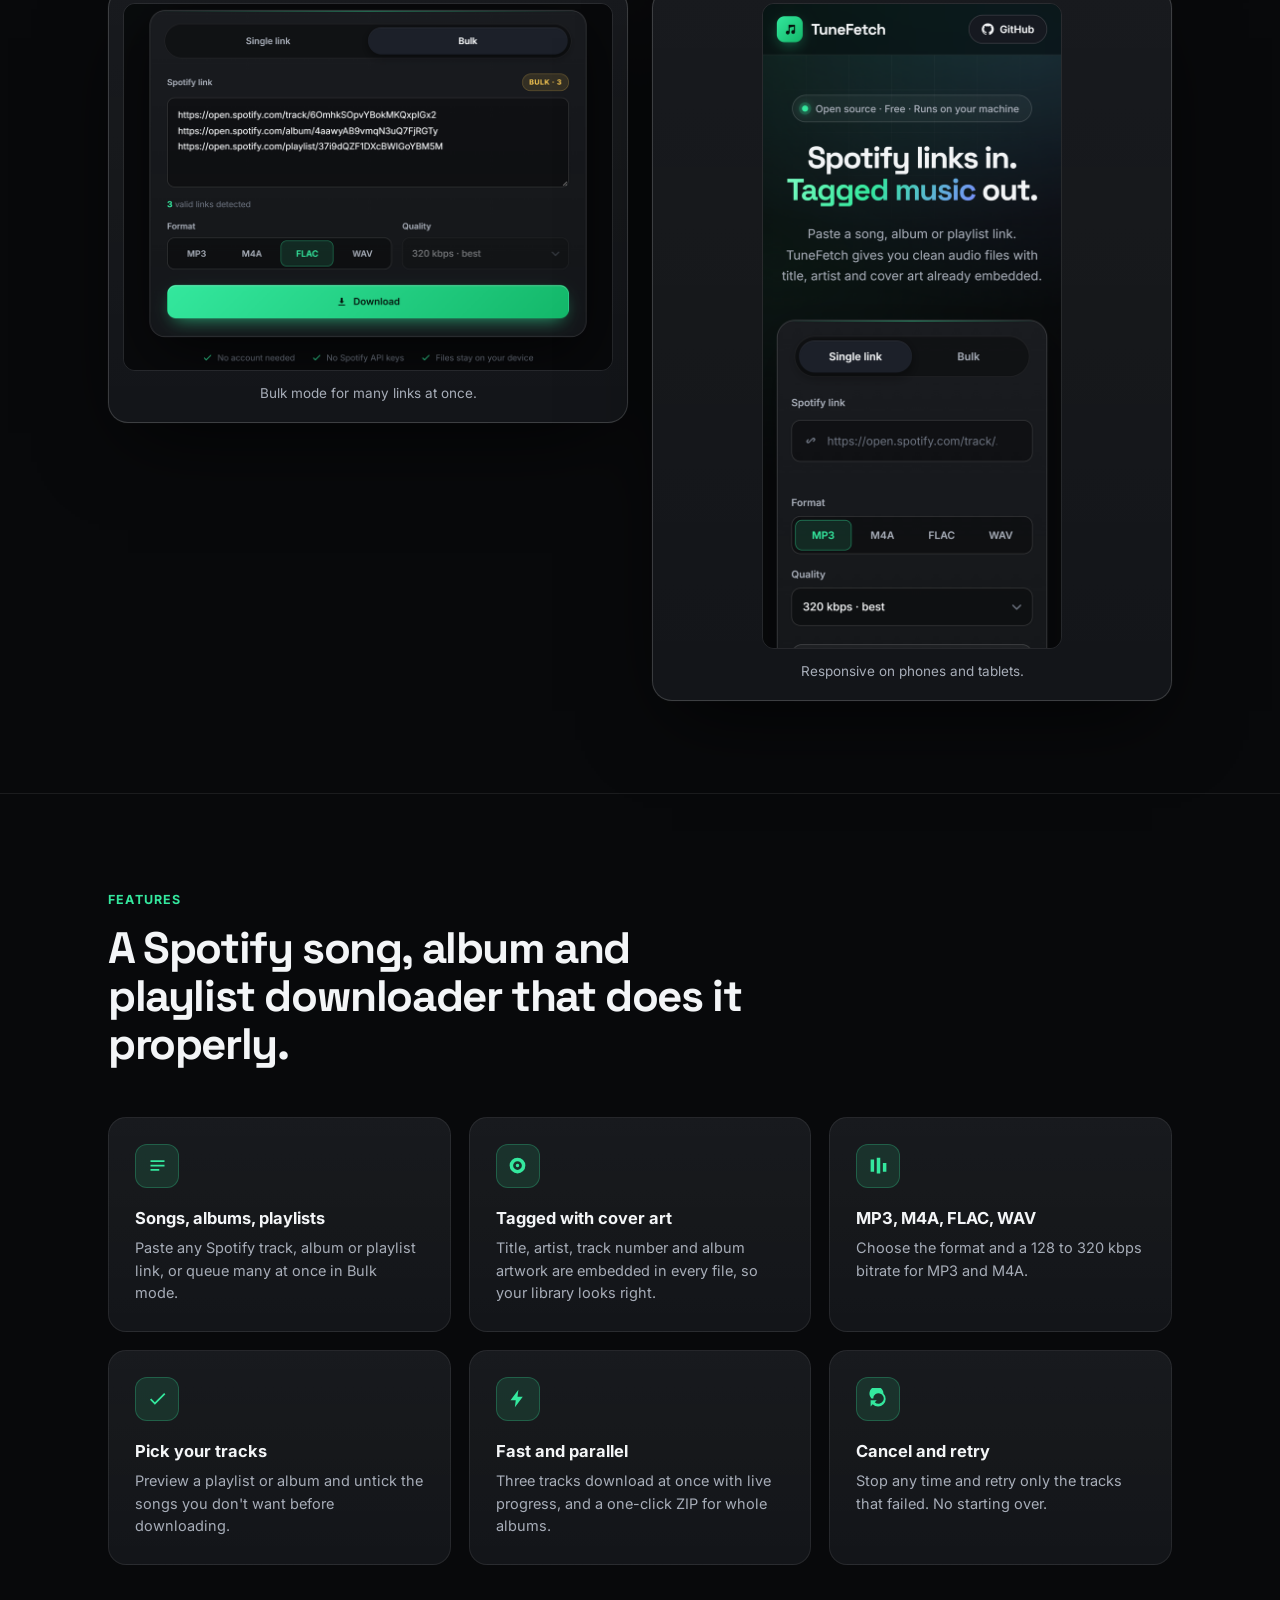
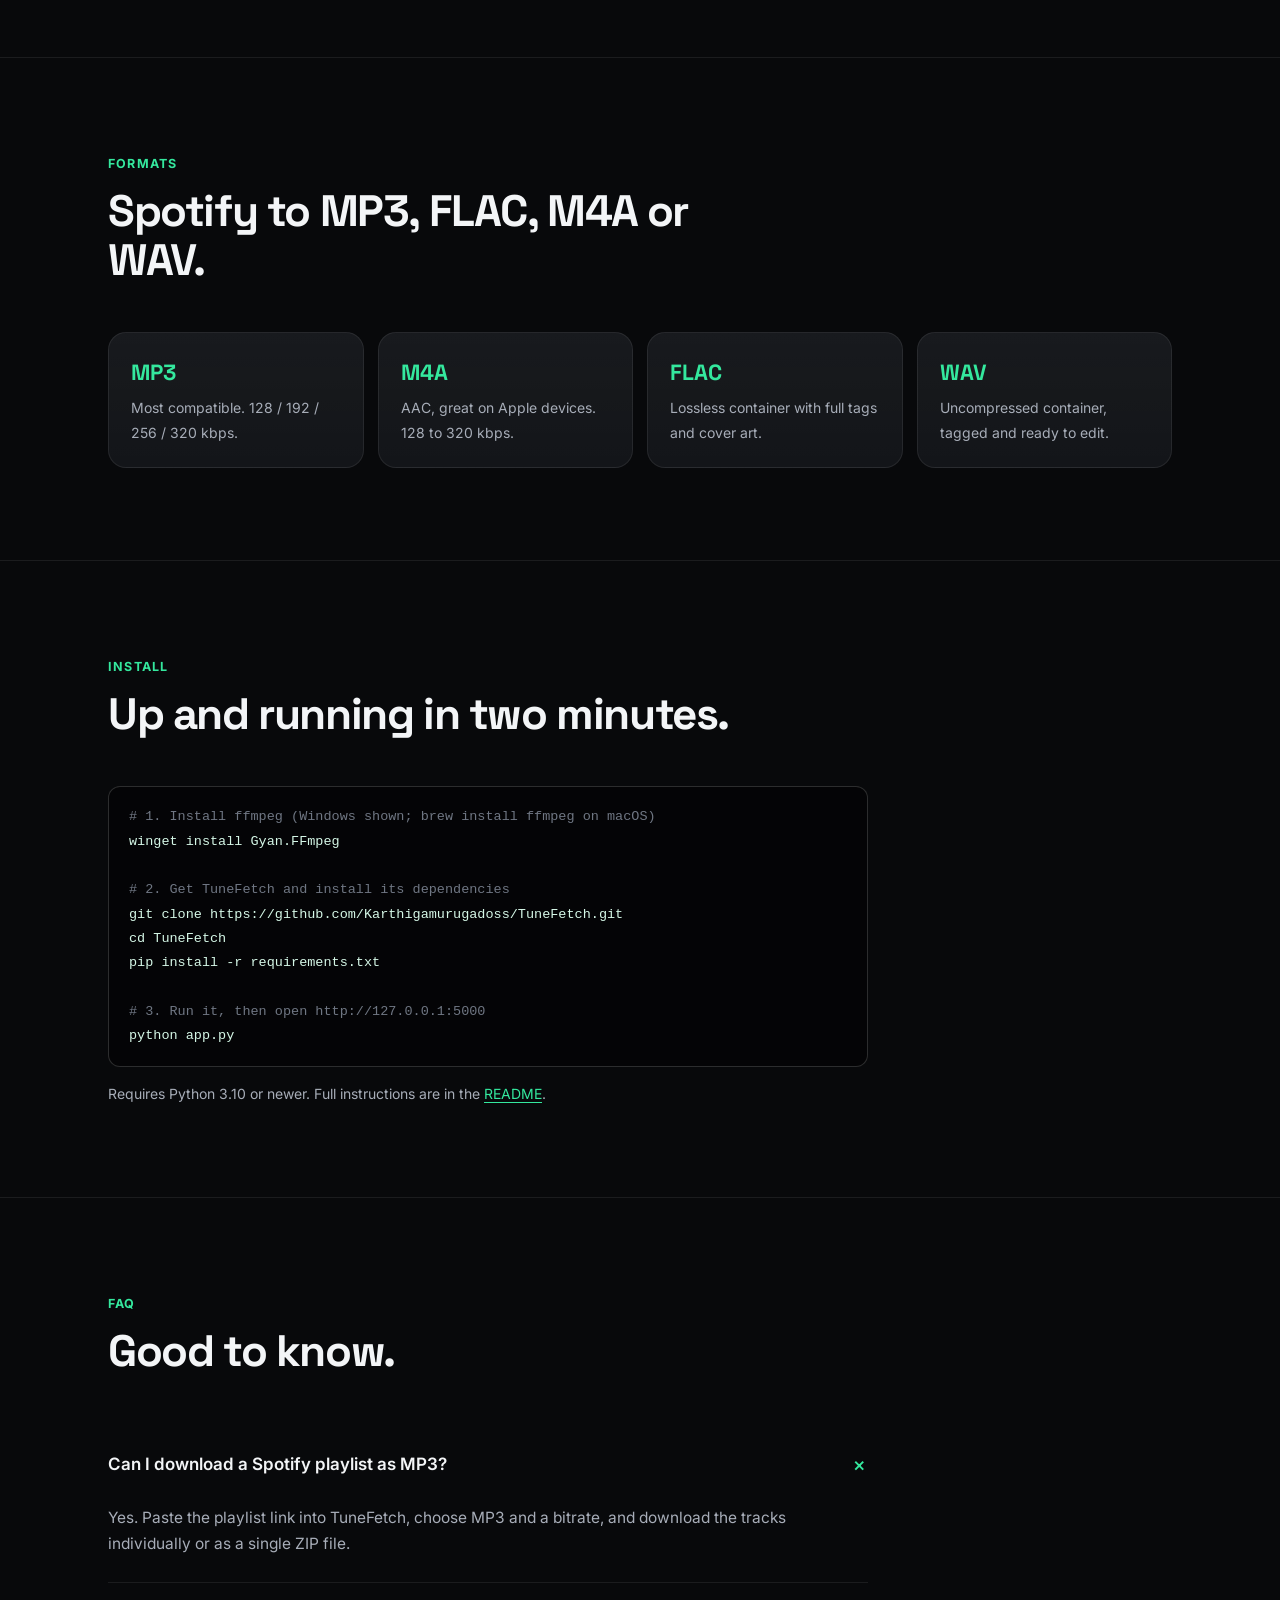
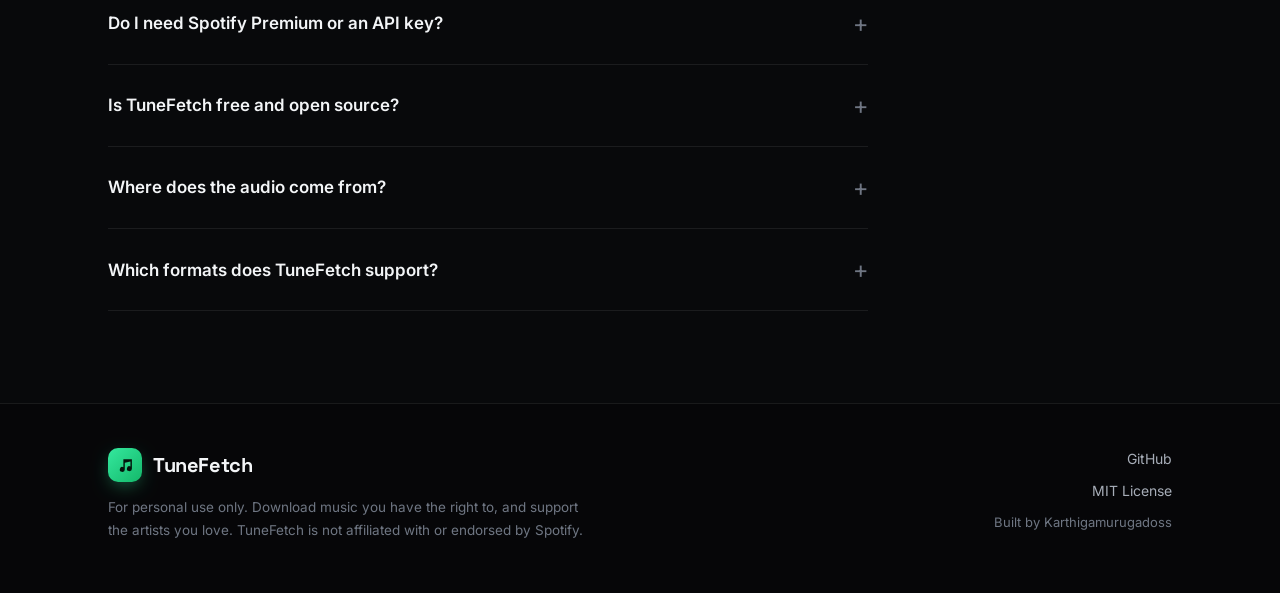
==== commit cce138a0: "Add application screenshots and polish README and website - Real screenshots of the app (home, previ" ====
--- a/docs/index.html
+++ b/docs/index.html
@@ -48,6 +48,11 @@
       "codeRepository": "https://github.com/Karthigamurugadoss/TuneFetch",
       "programmingLanguage": "Python",
       "image": "https://karthigamurugadoss.github.io/TuneFetch/assets/social-preview.png",
+      "screenshot": [
+        "https://karthigamurugadoss.github.io/TuneFetch/screenshots/home.png",
+        "https://karthigamurugadoss.github.io/TuneFetch/screenshots/preview.png",
+        "https://karthigamurugadoss.github.io/TuneFetch/screenshots/complete.png"
+      ],
       "author": { "@type": "Person", "name": "Karthigamurugadoss", "url": "https://github.com/Karthigamurugadoss" },
       "offers": { "@type": "Offer", "price": "0", "priceCurrency": "USD" }
     }
@@ -81,6 +86,7 @@
             <span>TuneFetch</span>
         </a>
         <nav class="main-nav" aria-label="Main">
+            <a href="#screenshots">Screenshots</a>
             <a href="#features">Features</a>
             <a href="#install">Install</a>
             <a href="#faq">FAQ</a>
@@ -118,6 +124,27 @@
         </div>
     </section>
 
+    <section class="section-block" id="screenshots">
+        <div class="container">
+            <div class="section-title">
+                <span class="kicker">Screenshots</span>
+                <h2>See TuneFetch in action.</h2>
+            </div>
+            <div class="shots">
+                <figure class="shot shot-wide"><img src="screenshots/home.png" width="1800" height="1125" loading="lazy" alt="TuneFetch home screen: paste a Spotify link, choose MP3, M4A, FLAC or WAV, and download"><figcaption>Paste a link, pick a format and download.</figcaption></figure>
+                <figure class="shot"><img src="screenshots/preview.png" width="1000" height="1457" loading="lazy" alt="Preview a Spotify album and choose which tracks to download"><figcaption>Preview an album or playlist and untick tracks you don't want.</figcaption></figure>
+                <figure class="shot">
+                    <img src="screenshots/downloading.png" width="1000" height="710" loading="lazy" alt="Live per-track download progress with a cancel button">
+                    <figcaption>Live progress for every track, with cancel.</figcaption>
+                    <img class="gap" src="screenshots/complete.png" width="1000" height="744" loading="lazy" alt="Download complete with per-track save buttons and Download all as ZIP">
+                    <figcaption>Save tracks one by one or as a single ZIP.</figcaption>
+                </figure>
+                <figure class="shot"><img src="screenshots/bulk.png" width="1000" height="750" loading="lazy" alt="Bulk mode: paste many Spotify links at once and choose FLAC"><figcaption>Bulk mode for many links at once.</figcaption></figure>
+                <figure class="shot shot-phone"><img src="screenshots/mobile.png" width="600" height="1298" loading="lazy" alt="TuneFetch on a phone"><figcaption>Responsive on phones and tablets.</figcaption></figure>
+            </div>
+        </div>
+    </section>
+
     <section class="section-block" id="features">
         <div class="container">
             <div class="section-title">
--- a/docs/style.css
+++ b/docs/style.css
@@ -321,3 +321,13 @@
 .fmt span { font-size: 14px; color: var(--text-soft); }
 @media (max-width: 960px) { .formats { grid-template-columns: 1fr 1fr; } }
 @media (max-width: 620px) { .formats { grid-template-columns: 1fr; } }
+
+/* ---------- Screenshot gallery ---------- */
+.shots { display: grid; grid-template-columns: 1fr 1fr; gap: 24px; align-items: start; }
+.shot { margin: 0; background: linear-gradient(180deg, rgba(255,255,255,.035), rgba(255,255,255,.01)), var(--surface); border: 1px solid var(--line-strong); border-radius: 20px; padding: 14px; box-shadow: var(--shadow-lg); }
+.shot img { display: block; width: 100%; height: auto; border-radius: 12px; border: 1px solid var(--line); }
+.shot img.gap { margin-top: 18px; }
+.shot figcaption { font-size: 13.5px; color: var(--text-soft); text-align: center; padding: 12px 6px 4px; }
+.shot-wide { grid-column: 1 / -1; }
+.shot-phone img { max-width: 300px; margin: 0 auto; }
+@media (max-width: 760px) { .shots { grid-template-columns: 1fr; } }
